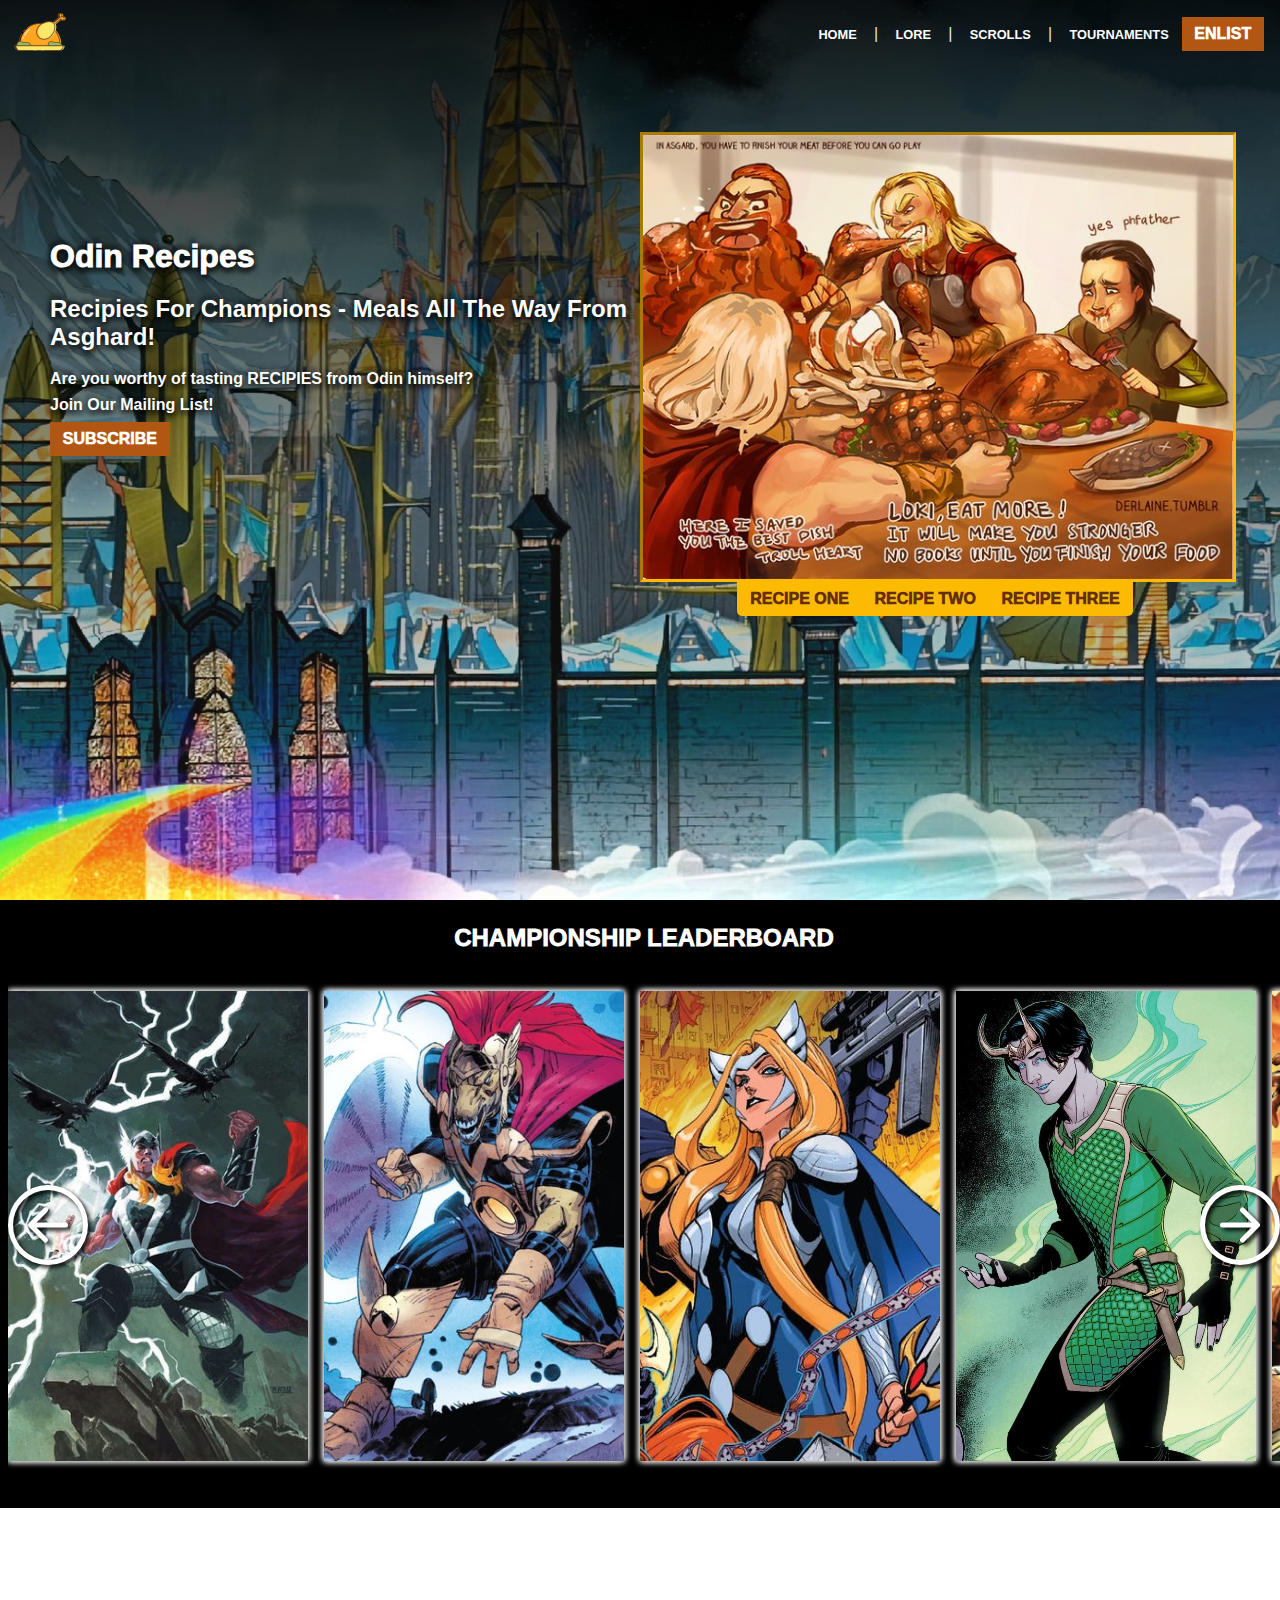
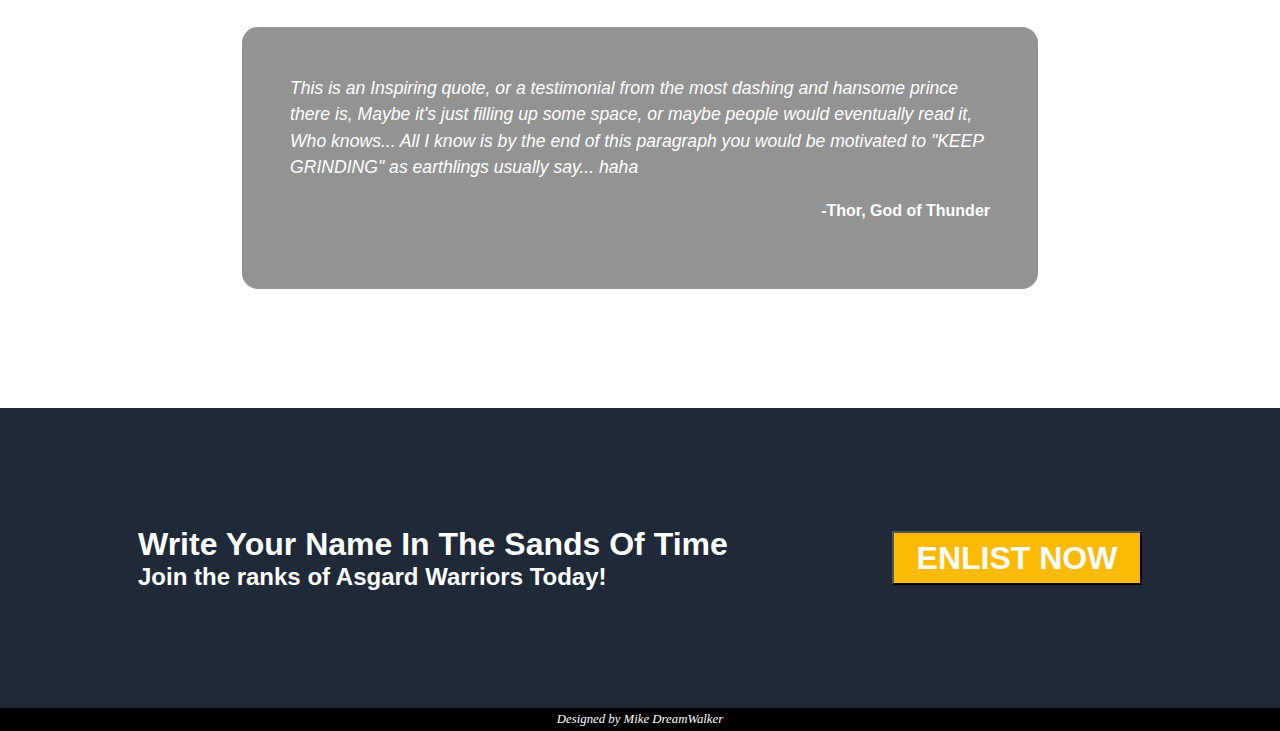
==== index.html @ bfca7125 "Fixed issue of Images and Css not Linking" ====
<!DOCTYPE html>
<html lang="en">
<head>
    <meta charset="UTF-8">
    <meta http-equiv="X-UA-Compatible" content="IE=edge">
    <meta name="viewport" content="width=device-width, initial-scale=1.0">
    <title>Recipies Book</title>
    <link rel="stylesheet" href="./css/style.css">
    <link rel="stylesheet" href="https://fonts.googleapis.com/css2?family=Material+Symbols+Outlined:opsz,wght,FILL,GRAD@48,400,0,0" />
    
</head>
<body>
  <div class="background">
    <div class="container">
        <div class="nav-body">
            <div class="logo">
                <img src="./images/roast-chicken.png">
            </div>

            <nav class="nav-header">
                <div class="dropdown">
                    <button class="menu-button">
                    <span class="material-symbols-outlined">menu</span>
                    </button>
                    <div class="dropdown-content">
                        <a href="#">Home</a>
                        <a href="#">About</a>
                        <a href="#">Lore</a>
                        <a href="#">Tournaments</a>
                    </div>
                </div>
                <div class="nav-links">
                <a href="#body-content">HOME</a> |
                <a href="">LORE</a> |
                <a href="">SCROLLS</a> |
                <a href="">TOURNAMENTS</a>
                </div>
                <button class="nav-button">ENLIST</button>
            </nav>
            </div>
        <div class="body-content">    
            <div class="left-side">
                <div class="section-1">
                    <div class="section-1-text">
                        <h1 class="title">Odin Recipes</h1>
                        <h2>Recipies For Champions - Meals All The Way From Asghard!</h2>
                        <h4>Are you worthy of tasting RECIPIES from Odin himself?</h4>
                        <h4>Join Our Mailing List!</h4>
                        <button class="nav-button-2">SUBSCRIBE</button>
                    </div>
                </div>
            </div>

            <div class="right-side">
                <div class="section-2">
                <div id="default_image" class="tarvern_img"></div>
                <div id="glazed_chicken">
                    <h1>Honey Glazed Chicken</h1>
                </div>  
                <div id="rice_chicken">
                    <h1>Arroz Con Pollo (Chicken and Rice)</h1>
                </div>  
                <div id="pork">
                    <h1>Air Fried Pork Chops</h1>
                </div>                   
                </div>    

                <div class="homepage-lists">
                <ul class="homepage-links">
                    <button class="button-radiusL"><li><a id="b-one" href="./recipies/honey-glazed-chicken.html"> RECIPE ONE </a></li></button>
                    <button ><li><a id="b-two" class="glazed-chicken-link" href="./recipies/chicken-and-rice.html">RECIPE TWO</a></li></button>
                    <button class="button-radiusR"><li><a id="b-three" href="./recipies/Pork-Chops.html">RECIPE THREE</a></li></button>
                </ul>
                </div>
            </div>
    </div>  
  </div>  
</div>

<div class="body-section-2"> 
    <div class="section-title">
        <h2>CHAMPIONSHIP LEADERBOARD</h2>
    </div> 
        <div class="scroll-div">
            <div class="scroll-button">
                <button id="left-arrow" class="icon">
                    <svg id="scroll-button-1" xmlns="http://www.w3.org/2000/svg" width="80" 
                    height="80" fill="currentColor" class="bi bi-arrow-left-circle" 
                    viewBox="0 0 16 16"> <path fill-rule="evenodd" 
                    d="M1 8a7 7 0 1 0 14 0A7 7 0 0 0 1 8zm15 0A8 8 0 
                    1 1 0 8a8 8 0 0 1 16 0zm-4.5-.5a.5.5 0 0 1 0 1H5.707l2.147 
                    2.146a.5.5 0 0 1-.708.708l-3-3a.5.5 0 0 1 0-.708l3-3a.5.5 0 1 1 
                    .708.708L5.707 7.5H11.5z"/> </svg>
                </button>
            </div>             
            <div id="scroller" class="asgard-heroes">
        
                    <div class ="heroes" id="thor">
                        <div class="img"></div>
                    </div>
                    <div class ="heroes" id="volstagg">
                        <div class="img"></div>
                    </div>
                    <div class ="heroes" id="brunnhilde">
                        <div class="img"></div>
                    </div>
                    <div class ="heroes" id="loki">
                        <div class="img"></div>
                    </div>
                    <div class ="heroes" id="Beta_Ray_Bill">
                        <div class="img"></div>
                    </div>   
                    <div class ="heroes" id="lady_sif">
                        <div class="img"></div>
                    </div>           
          </div>
          <div id="right-arrow"> 
            <button id="right-button" class="icon">
            <svg xmlns="http://www.w3.org/2000/svg" width="80" height="80" 
            fill="currentColor" class="bi bi-arrow-right-circle" 
            viewBox="0 0 16 16"> <path fill-rule="evenodd" 
            d="M1 8a7 7 0 1 0 14 0A7 7 0 0 0 1 8zm15 0A8 8 0 1 1 0 8a8 8 0 0 1 16 
            0zM4.5 7.5a.5.5 0 0 0 0 1h5.793l-2.147 2.146a.5.5 0 0 0 
            .708.708l3-3a.5.5 0 0 0 0-.708l-3-3a.5.5 0 1 0-.708.708L10.293 7.5H4.5z"/> 
            </svg>
          </button></div>   
    </div>
</div>

<div class ="body-section-3">

    <div class="section-3-content">

        <p>This is an Inspiring quote, or a testimonial from the most dashing and hansome prince there is,
            Maybe it's just filling up some space, or maybe people would eventually read it,
            Who knows... All I know is by the end of this paragraph you would be motivated to
            "KEEP GRINDING" as earthlings usually say... haha
        </p>
        <h4>-Thor, God of Thunder</h4>       
    </div>
</div>

<div class="body-section-4">
    <div class="section-4-content">
        <div class="left-panel">
        <h1>Write Your Name In The Sands Of Time</h1>
        <h2>Join the ranks of Asgard Warriors Today!</h2>
        </div>

        <div class="right-panel">
            <button class="enlist-btn">ENLIST NOW</button>
        </div>

    </div>
</div>

<div>
    <footer>Designed by Mike DreamWalker</footer>
</div>


<script src="script.js"></script>


</body>

</html>
---- css/style.css ----
#img-thumbnail{
    width: 200px;
    height: 200px;
}

#table-content{
    max-width: 200px;
}

#description_2{
    max-width: 600px;
}

#description_3{
    max-width: 750px;
}

td, th{
    vertical-align: top;
}

table{
   
    border-spacing: 25px 5px;
    table-layout: auto;
    
}

html, body{
    margin: 0px;
    height: 100%;
    width: 100%;
    
    
}

html{
    scrollbar-color: white black;
    scrollbar-width: 2em;
}


.background{   
    /* 
        you can change this later on in a seperate media query 
    */
    min-height: 700px;
    height: inherit;
    font-family: Verdana, Geneva, Tahoma, sans-serif;  
    width: 100%;
    
    
    
    background: linear-gradient(0deg, rgba(252, 249, 249, 0.068), rgba(0, 0, 0, 0.918)), url(../images/asgard_cover.jpeg) no-repeat center center fixed; 
  -webkit-background-size: cover;
  -moz-background-size: cover;
  -o-background-size: cover;
  background-size: cover;
}

.logo{
    padding-left: 0.5em;
}

ul{
    list-style: none;
    padding-left: 0px;
    
}

.section-1{
    margin-bottom: 70px;
}

.section-1-text{
   
   color: white;   
   text-shadow: 2px 4px 5px rgba(3, 3, 3, 0.6), -2px -4px 5px rgba(3, 3, 3, 0.6),
                -2px 4px 5px rgba(3, 3, 3, 0.6);   
}

a:link{
    text-decoration: none;
}

.section-1-text > h1, .section-1-text > h3, .section-1-text > h4{
    margin-bottom: 0.5em;
    margin-top: 0em;
    
}

.section-1-text > .title{
    font-weight: 1000;
}

.section-2{
    display: flex;
    flex-direction: column;
    height: 100%;
    width: 100%;
    border-style: inset;
    border-color: #fcba03;
}

.section-2 h1{
    background-color: #A87C02;
    color: #642e08;
    text-align: center;
    margin: 0px;
    font-weight: 900;
    min-width: 100px;
}

.body-content{
    display: flex;   
     height: 100px;
    min-height: 500px;   
    padding-top: 2em; 
}

.container{
    
    height: 100%;
    
    max-height: 100%;  
    width: 100%;  
}

.left-side, .right-side{
    flex-basis: 100%;  
    min-width: 400px;  
    min-height: 400px;
}

.left-side{
    padding-left: 50px;
    display: flex;
    align-items: center;
}

.right-side{
    padding-right: 50px;
    display: flex;
    flex-direction: column;
    gap: 0em;
}

.homepage-lists{
    display: flex;
    align-items: flex-end;
    justify-content: center;
}

.tarvern_img{
    
    background-image: url("../images/The_tavern.jpg");
    
    background-repeat: no-repeat;
    background-size: 100% 100%;
    height: 100%;    
}

#glazed_chicken{
    background: linear-gradient(0deg, rgba(252, 249, 249, 0.068), rgba(0, 0, 0, 0.918)), url("../images/glazedChicken_1.png");    
    background-repeat: no-repeat;
    background-size: 100% 100%;
    height: 100%;            
    display: none;
}



#rice_chicken{
    background: linear-gradient(0deg, rgba(252, 249, 249, 0.068), rgba(0, 0, 0, 0.918)), url("../images/ready-chickenrice.png");  
    background-repeat: no-repeat;
    background-size: 100% 100%;
    height: 100%;            
    display: none;
}

#pork{
    background: linear-gradient(0deg, rgba(252, 249, 249, 0.068), rgba(0, 0, 0, 0.918)), url("../images/pork.jpg");  
    background-repeat: no-repeat;
    background-size: 100% 100%;
    height: 100%;            
    display: none;
}


.homepage-links{
    display: flex;    
    margin-top: 0px;
}

.homepage-links button{
    background-color: #FCBA03;
    
}

.homepage-links a{
    color: #642e08;
}

.homepage-links .button-radiusL{
    border-bottom-left-radius: 5px;    
}

.homepage-links .button-radiusR{
    border-bottom-right-radius: 5px;
}

.homepage-links a:hover{
    color: #e2670f;
}

.nav-body {
    display: flex;
    justify-content: space-between;    
    align-items: center;
    margin-bottom: 2em;
}

.nav-button-2{
    font-size: 1.5rem;
}

.nav-body img{
    width: 64px;
    height: auto;
}

.nav-header {
    color: rgb(230, 228, 228);
    padding-right: 1em;
    display: flex;
    align-items: center;
}

.nav-header a{
    color: white;
    font-size: 0.8em;
    padding: 1em;
    font-weight: 900;
}

.nav-header a:hover{
    color: #fcba03;
    
}


.container button{
    color: white;    
    border: none;
    font-size: 1rem;
    font-weight: 1000;
    padding: 0.5em 0.8em;
}

.nav-button-2, .nav-button{
    background-color: #B15613;
}

.nav-button:hover{
   
    box-shadow: 0px 0px 4px #fcba03;
    cursor: pointer;
}

.nav-button-2:hover{
    box-shadow: 0px 0px 4px #fcba03;
    cursor: pointer;
}

.nav-header .dropdown{
    display: none;
}

.nav-header .menu-button{
    display: none;
    padding: 0.1em 0.5em ;
    background-color:#e9ab03;
    
}

.dropdown-content {
    display: none;
    position: absolute;
    background-color:rgba(255, 255, 255, 0.959);
    min-width: 130px;
    
    box-shadow: 0px 8px 16px 0px rgba(248, 183, 6, 0.836);
    z-index: 1;
  }

.dropdown-content a {
    color: rgb(5, 5, 5);
    padding: 12px 16px;
    text-decoration: none;
    display: block;
  }


@media screen and (max-width: 500px) {
    svg{
        display: none;
    }
}

@media screen and (min-height: 1000px) {

    .background{
        max-height: 500px;
    } 
}

@media screen and (max-width: 350px) {
    .body-content{
        flex-shrink: 0;
        min-width: 350px;
        
    }

    .container{
        flex-shrink: 0;
        min-width: 350px;
    }

    .background{
        flex-shrink: 0;
        min-width: 350px;
    }

    .nav-body{
        flex-shrink: 0;
        min-width: 350px;
    }

    body{
        min-width: 350px;
    }
}

@media screen and (max-width: 875px){
    .body-content{
        flex-direction: column;
        height: 100%;
        
        min-height: 700px;
        gap: 0em;
    }

    .nav-header .dropdown{
        position: relative;
        display: inline-block;
    }

    .dropdown-content a:hover {
        background-color:rgb(233,171,3);
        color: rgb(255, 255, 255);
        
    
    }

    .dropdown:hover .dropdown-content {
        display: block;
        }

    .dropdown:hover .dropbtn {
        background-color: #3e8e41;
        }

    .background{
        min-height: 900px;
    }
    .container{
        min-height: 100%;
    }

    .left-side, .right-side{
        padding: 0px 10px 0px 10px;
        flex-basis: 300px;
        height: 100%; 
        max-width: 600px;     
    }

    .left-side{
        margin: 0px;
        flex-shrink: 1;
        min-height: 300px;
        min-width: 300px;
    }

    .right-side{
        min-height: 450px;
        height: auto;
        min-width: 300px;
    }

    .nav-header{
        gap: 0.5em;

    }
    .body, .html{
        font-size: 0.5rem;
    }

    .nav-header .menu-button{
        display: block;
    }

    .nav-header .nav-links{
        
        display: none;
    }
}



.asgard-heroes > *{
    scroll-snap-align: start;
}

.asgard-heroes::-webkit-scrollbar{
    width:0;
}

.scroll-button, #right-arrow{
    display: flex;
    align-items: center;
}

#right-arrow .icon{
    padding: 0em;
    background: none;
    border: none;
    position: absolute;  
    z-index: 5; 
    right: 0;  
    color: white;
    cursor: pointer;
    
}

.scroll-button .icon{
    padding: 0em;
    border: none;
    position: absolute;
    background: none;
    color: white;
    cursor: pointer;
    z-index: 5;
    
}

#scroll-button-1{
    pointer-events:none;
}

.icon{
    filter: drop-shadow(3px 3px 2px rgba(0, 0, 0, 0.925));  
}

.icon:hover{
    filter: drop-shadow(3px 3px 2px rgba(238, 236, 236, 0.925));
}


.asgard-heroes .heroes{
    min-width: 300px;
    height: 470px;
    box-shadow: 2px 2px 5px rgba(247, 245, 245, 0.6), -2px -2px 5px rgba(252, 252, 252, 0.6),
    -2px 2px 5px rgba(255, 255, 255, 0.6), 2px -2px 5px rgba(255, 255, 255, 0.6);
}

.body-section-2{
    
    min-height: 560px;
    background-color: black;
    padding-bottom: 2em;
    padding-left:0.5em;
}

.scroll-div{
    width: auto;
    height: auto;
    max-height: 550px;
    display: flex;
    align-items: center;    
    justify-content: space-between;    
}


.asgard-heroes{    
    display: flex;
    gap: 1em; 
    flex-wrap: nowrap;
    min-height: 500px; 
    overflow: auto;
    align-items: center;
    scrollbar-width: none;
    position: relative;
    -webkit-overflow-scrolling: touch;
    scroll-snap-type: inline mandatory;  
    scroll-behavior: smooth;
}

.scroll-div::-webkit-scrollbar{
 width:0;
}

.scroll-cover{
    position: relative;
    overflow: auto;
}

.heroes{
    overflow: hidden;
}



#thor > .img{
    background-image: url("../images/Thor.jpg");
    
    background-repeat: no-repeat;
    background-size: 100% 100%;
    height: 100%;  
}

#volstagg > .img{
    background-image: url("../images/Beta_Ray_Bill.jpg");
    
    background-repeat: no-repeat;
    background-size: 100% 100%;
    height: 100%; 
}

#brunnhilde > .img{
    background-image: url("../images/Brunnhilde.jpg");    
    background-repeat: no-repeat;
    background-size: 100% 100%;
    height: 100%; 
}

#loki > .img{
    background-image: url("../images/Kid-Loki.jpg");    
    background-repeat: no-repeat;
    background-size: 100% 100%;
    height: 100%; 
}

#Beta_Ray_Bill > .img{
    background-image: url("../images/Volstagg.jpg");    
    background-repeat: no-repeat;
    background-size: 100% 100%;
    height: 100%; 
}

#lady_sif > .img{
    background-image: url("../images/LadySif.jpg");    
    background-repeat: no-repeat;
    background-size: 100% 100%;
    height: 100%; 
}

.section-title > h2{
    text-align: center;
    
    margin: 0px;
    color: white;
    font-family: Verdana, Geneva, Tahoma, sans-serif;  
    font-weight: 1000;
    padding: 1em;
}



/* Section three of page*/

.body-section-3{

    min-height: 500px;
    min-width: 300px;
    font-family: Verdana, Geneva, Tahoma, sans-serif;  
    width: 100%;   
    align-items: center;
    justify-content: center;
    display: flex;

    background: url(../images/thunder-light.jpeg) no-repeat center center fixed; 
  -webkit-background-size: cover;
  -moz-background-size: cover;
  -o-background-size: cover;
  background-size: cover;
}

.section-3-content{
    display: flex;
    flex-direction: column;
    align-items: center;
    justify-content: center;
    border-radius: 1em;
    padding: 3em;
    min-width: 250px;
    max-width: 700px;
    background-color: rgba(0, 0, 0, 0.425);
}

.body-section-3 h4{
    align-self: flex-end;
    color: white;
}

.body-section-3 p{
    margin: 0;
    font-size: 1.1em;
    font-style: italic;
    color: white;  
    line-height: 1.5em;  
    
}

.body-section-4{
    background-color: rgb(31,41,55);
    min-height: 300px;
    display: flex;
    align-items: center;
    justify-content: center;

}

.section-4-content{
    border-radius: 1em;
    min-height: 200px;
    width: 90%;
    display: flex;
    padding-left: 1.5em;
    padding-right: 1.5em;
    justify-content: space-around;    
    gap: 1em;
    font-family: Verdana, Geneva, Tahoma, sans-serif; 
    min-width: 300px;
    flex-shrink: 3;
    align-items: center;
    gap: 1em;
    background: url(../images/nightsky.jpeg)no-repeat center center fixed; 
    
  -webkit-background-size: cover;
  -moz-background-size: cover;
  -o-background-size: cover;
  background-size: cover;
}

.section-4-content .left-panel{
    min-width: 590px;
}

@media screen and (max-width:550px) {
    .body-section-4 > .section-4-content h1{
        font-size: 1.3em;
    }
    
    .body-section-4 > .section-4-content h2{
        font-size: 0.9em;
    }

}

@media screen and (max-width:950px) {
    .section-4-content{
        flex-direction: column;
        justify-content: center;
    }

    .body-section-4 h1{
        font-size: 1.6em;
        text-align: center;
    }
    
    .body-section-4 h2{
        font-size: 1.1em;
        text-align: center;
    }

    .section-4-content .left-panel {
        min-width: 250px;
    }

    .right-panel .enlist-btn{
        font-size: 1.3em;
    }

    .body-section-3 p{
        font-size: 0.9em;
    }
}

.body-section-4 h1{
    margin: 0;
    color: white;
}

.body-section-4 h2{
    margin: 0;
    color: white;
}

.enlist-btn{
    min-width: 200px;
    width: 250px;
    font-size: 2em;
    padding: 0.2em 0.5em;
    font-weight: 900;
    background-color: #FCBA03;
    color: white;
}

div > footer{
    color: white;
    background-color: black;
    text-align: center;
    padding: 0.3em;
    font-style: oblique;
    font-size: 0.8em;
}
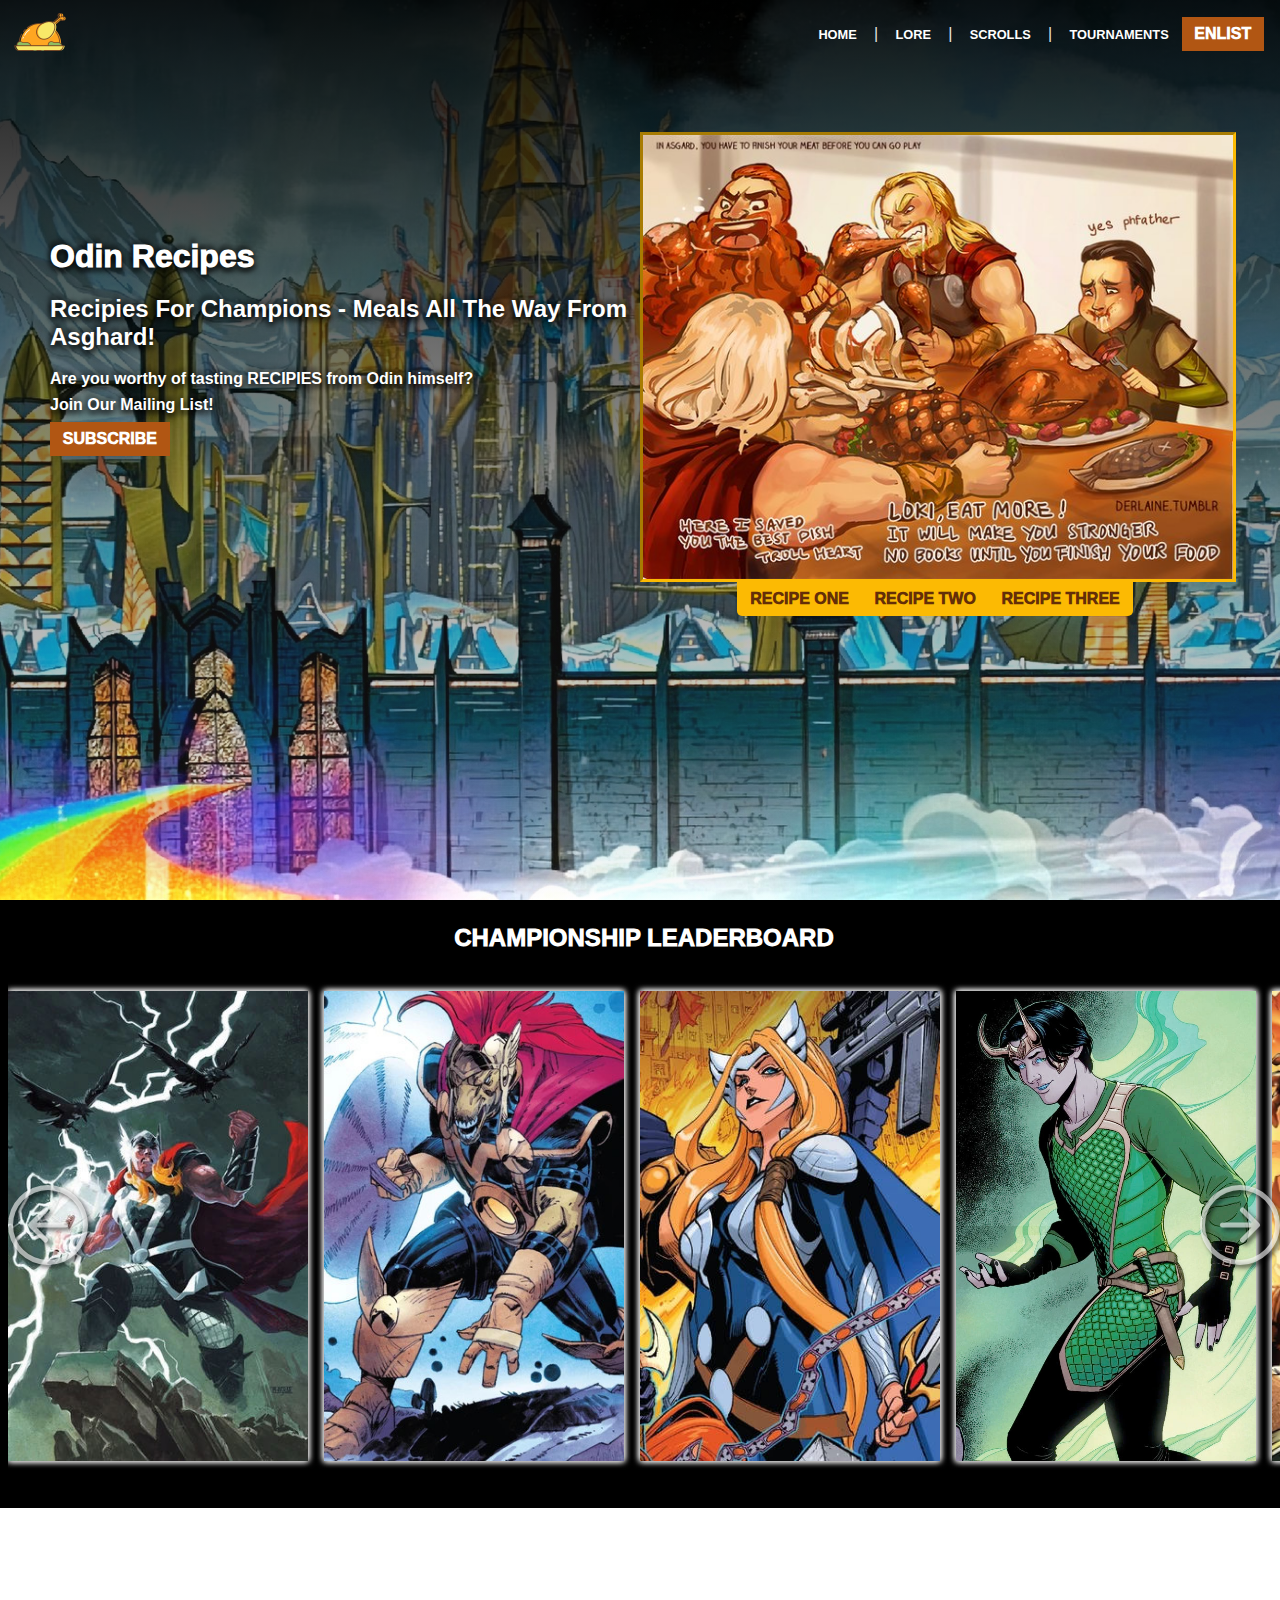
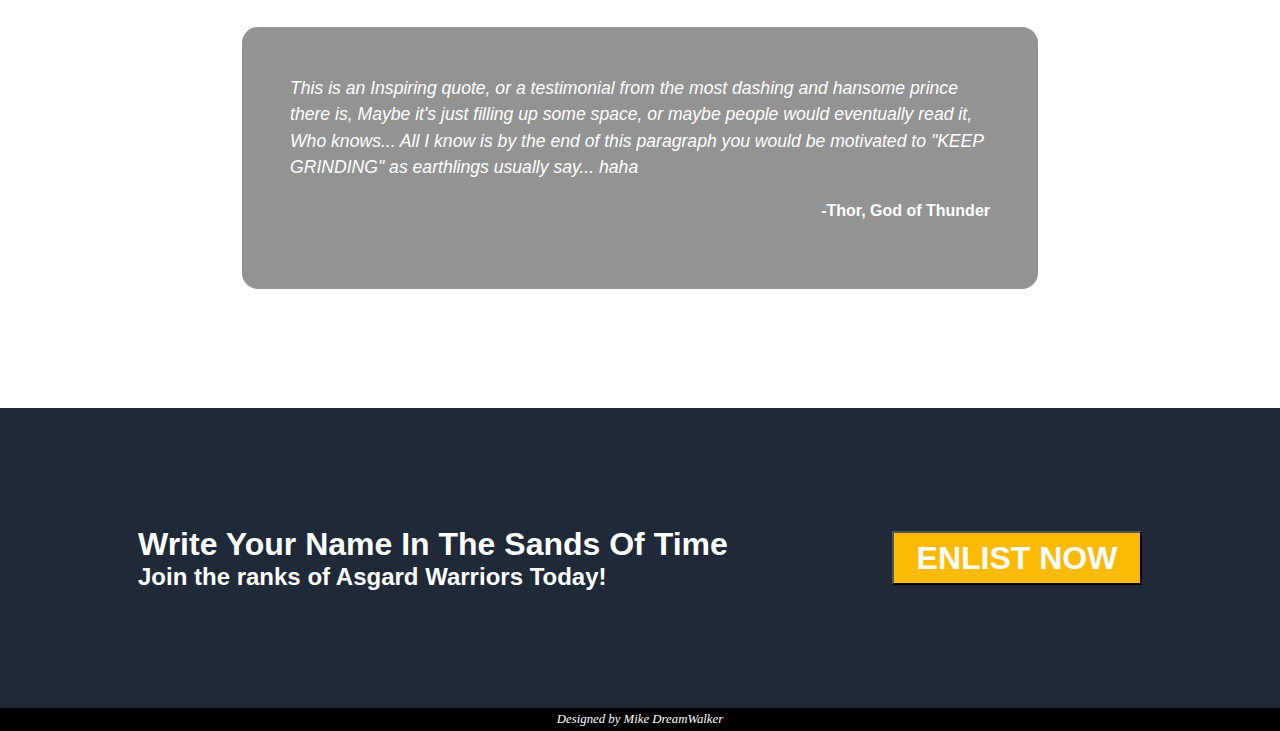
==== commit 4ad0d47f: "added image pre-downloader to landing page" ====
--- a/index.html
+++ b/index.html
@@ -7,7 +7,9 @@
     <title>Recipies Book</title>
     <link rel="stylesheet" href="./css/style.css">
     <link rel="stylesheet" href="https://fonts.googleapis.com/css2?family=Material+Symbols+Outlined:opsz,wght,FILL,GRAD@48,400,0,0" />
-    
+    <link rel="preload" as="image" href="./recipies/honey-glazed-chicken.html">
+    <link rel="preload" as="image" href="./recipies/chicken-and-rice.html">
+    <link rel="preload" as="image" href="./recipies/Pork-Chops.html">
 </head>
 <body>
   <div class="background">
@@ -158,7 +160,7 @@
     <footer>Designed by Mike DreamWalker</footer>
 </div>
 
-
+<div id="loader" class="center"></div>
 <script src="script.js"></script>
 
 
--- a/css/style.css
+++ b/css/style.css
@@ -437,7 +437,7 @@
     position: absolute;  
     z-index: 5; 
     right: 0;  
-    color: white;
+    color: rgba(255, 255, 255, 0.6);
     cursor: pointer;
     
 }
@@ -447,7 +447,7 @@
     border: none;
     position: absolute;
     background: none;
-    color: white;
+    color: rgba(255, 255, 255, 0.6);
     cursor: pointer;
     z-index: 5;
     
@@ -462,7 +462,7 @@
 }
 
 .icon:hover{
-    filter: drop-shadow(3px 3px 2px rgba(238, 236, 236, 0.925));
+    filter: drop-shadow(3px 3px 2px rgb(255, 255, 255));
 }
 
 
@@ -723,4 +723,28 @@
     padding: 0.3em;
     font-style: oblique;
     font-size: 0.8em;
+}
+
+#loader {
+    border: 12px solid #f3f3f3;
+    border-radius: 50%;
+    border-top: 12px solid #444444;
+    width: 70px;
+    height: 70px;
+    animation: spin 1s linear infinite;
+}
+  
+@keyframes spin {
+    100% {
+        transform: rotate(360deg);
+    }
+}
+  
+.center {
+    position: absolute;
+    top: 0;
+    bottom: 0;
+    left: 0;
+    right: 0;
+    margin: auto;
 }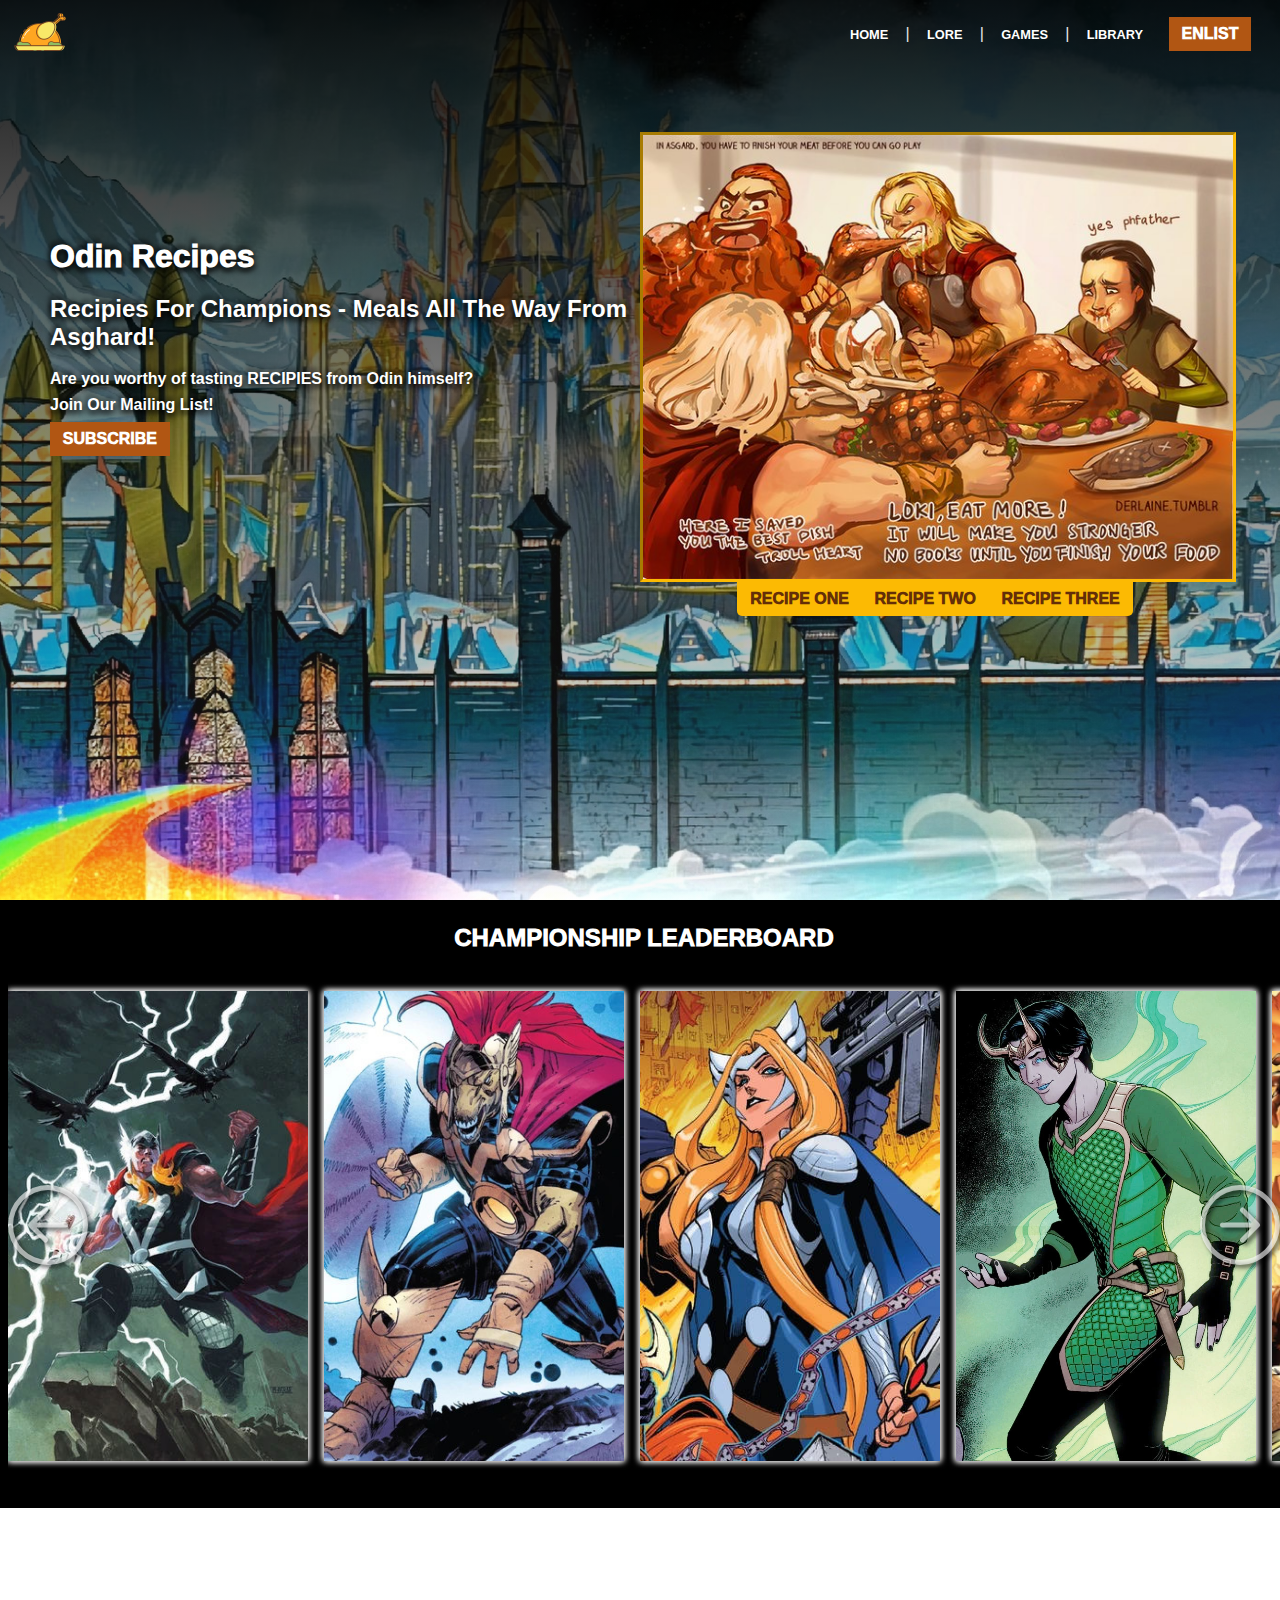
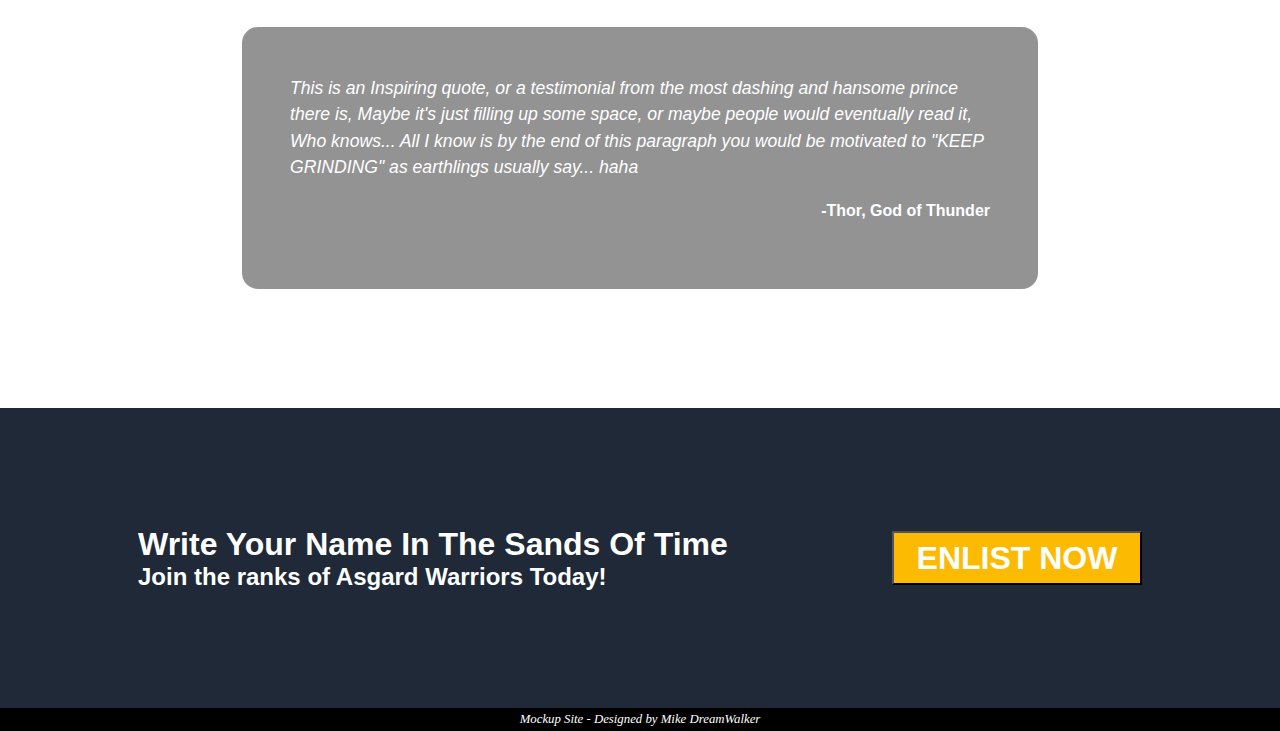
==== commit 5ed9a221: "add form page complete layout with medias" ====
--- a/index.html
+++ b/index.html
@@ -7,16 +7,16 @@
     <title>Recipies Book</title>
     <link rel="stylesheet" href="./css/style.css">
     <link rel="stylesheet" href="https://fonts.googleapis.com/css2?family=Material+Symbols+Outlined:opsz,wght,FILL,GRAD@48,400,0,0" />
-    <link rel="preload" as="image" href="./recipies/honey-glazed-chicken.html">
-    <link rel="preload" as="image" href="./recipies/chicken-and-rice.html">
-    <link rel="preload" as="image" href="./recipies/Pork-Chops.html">
+    <link rel="preload" href="./recipies/honey-glazed-chicken.html" as="image">
+    <link rel="preload" href="./recipies/chicken-and-rice.html" as="image">
+    <link rel="preload"  href="./recipies/Pork-Chops.html" as="image">
 </head>
 <body>
   <div class="background">
     <div class="container">
         <div class="nav-body">
             <div class="logo">
-                <img src="./images/roast-chicken.png">
+                <a href="ind"><img src="./images/roast-chicken.png"></a>
             </div>
 
             <nav class="nav-header">
@@ -25,7 +25,7 @@
                     <span class="material-symbols-outlined">menu</span>
                     </button>
                     <div class="dropdown-content">
-                        <a href="#">Home</a>
+                        <a href="index.html">Home</a>
                         <a href="#">About</a>
                         <a href="#">Lore</a>
                         <a href="#">Tournaments</a>
@@ -33,11 +33,11 @@
                 </div>
                 <div class="nav-links">
                 <a href="#body-content">HOME</a> |
-                <a href="">LORE</a> |
-                <a href="">SCROLLS</a> |
-                <a href="">TOURNAMENTS</a>
+                <a href="">LORE</a> |                
+                <a href="">GAMES</a> |
+                <a href="">LIBRARY</a>
                 </div>
-                <button class="nav-button">ENLIST</button>
+                <a href="./pages/enlist-form.html"><button class="nav-button">ENLIST</button></a>
             </nav>
             </div>
         <div class="body-content">    
@@ -157,11 +157,11 @@
 </div>
 
 <div>
-    <footer>Designed by Mike DreamWalker</footer>
+    <footer>Mockup Site - Designed by Mike DreamWalker</footer>
 </div>
 
 <div id="loader" class="center"></div>
-<script src="script.js"></script>
+<script src="./scripts/script.js"></script>
 
 
 </body>
--- a/css/style.css
+++ b/css/style.css
@@ -158,6 +158,7 @@
     background-repeat: no-repeat;
     background-size: 100% 100%;
     height: 100%;    
+    z-index: 4;
 }
 
 #glazed_chicken{
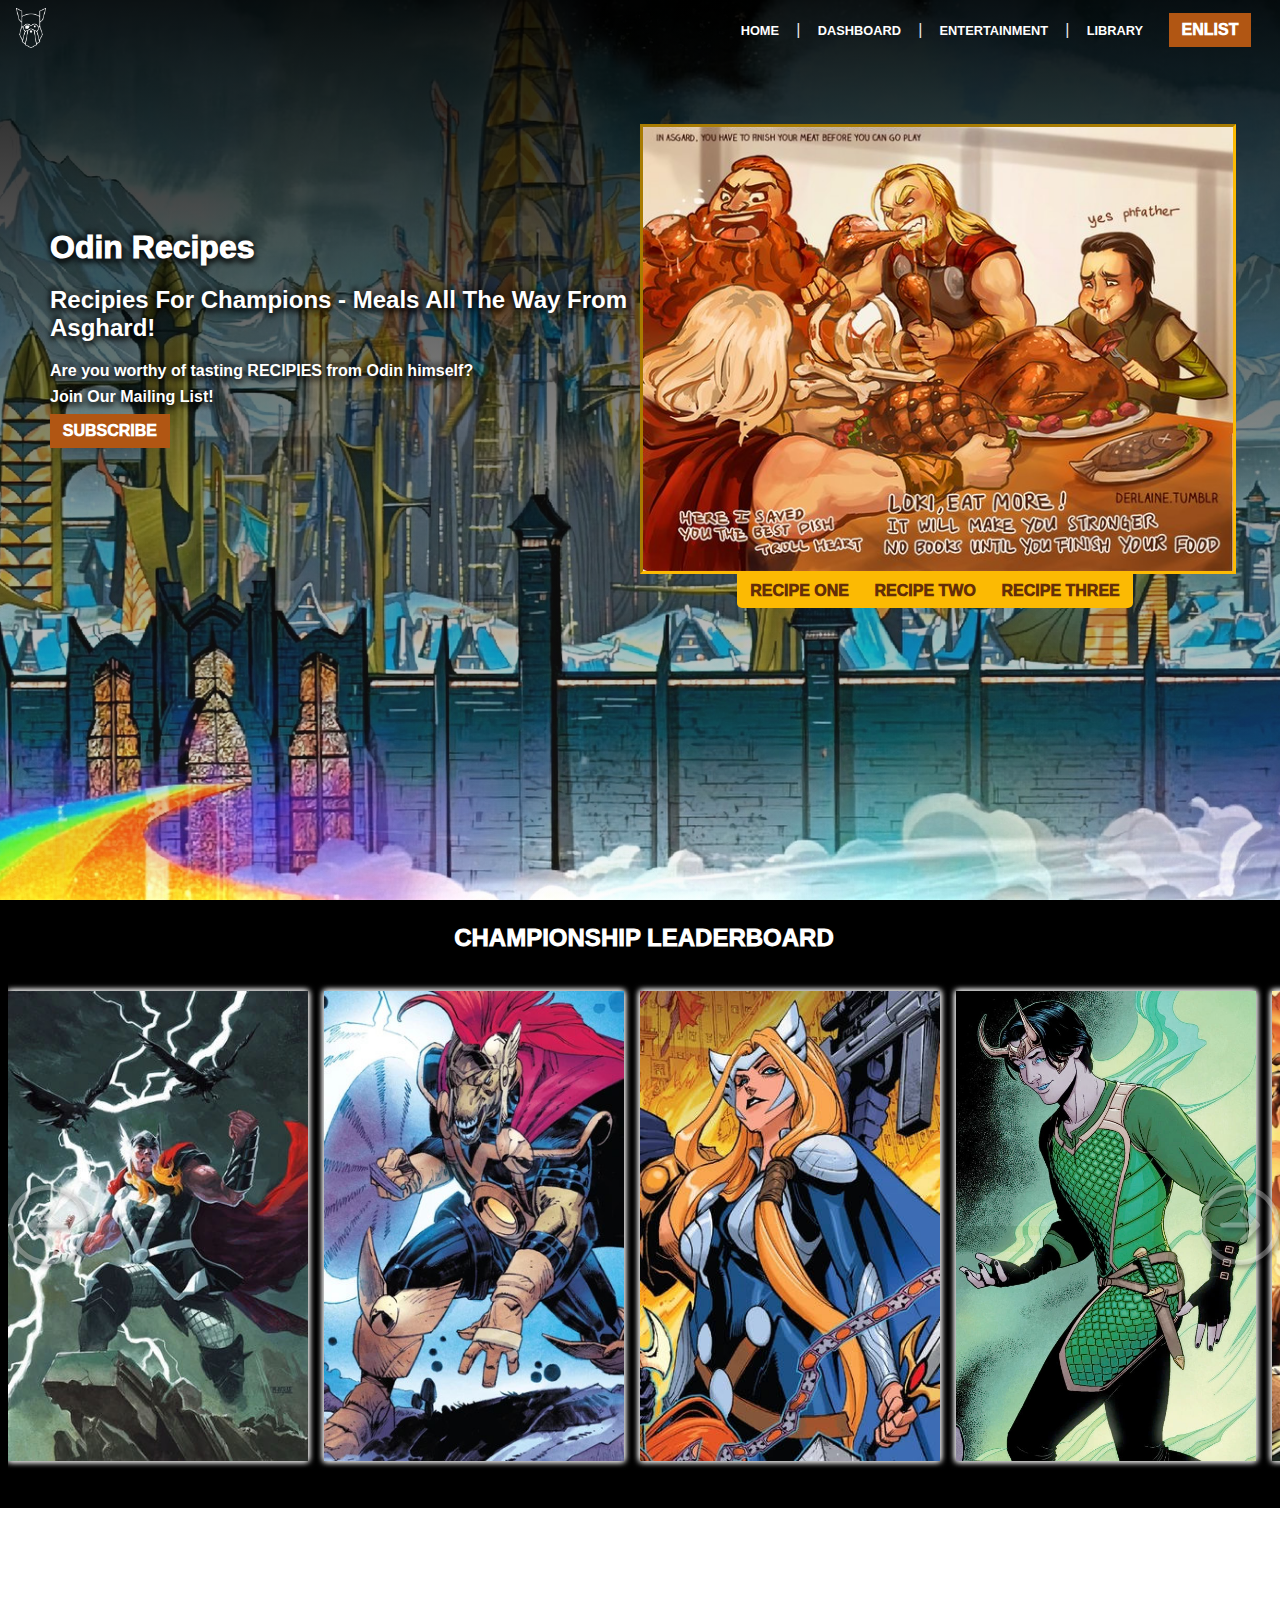
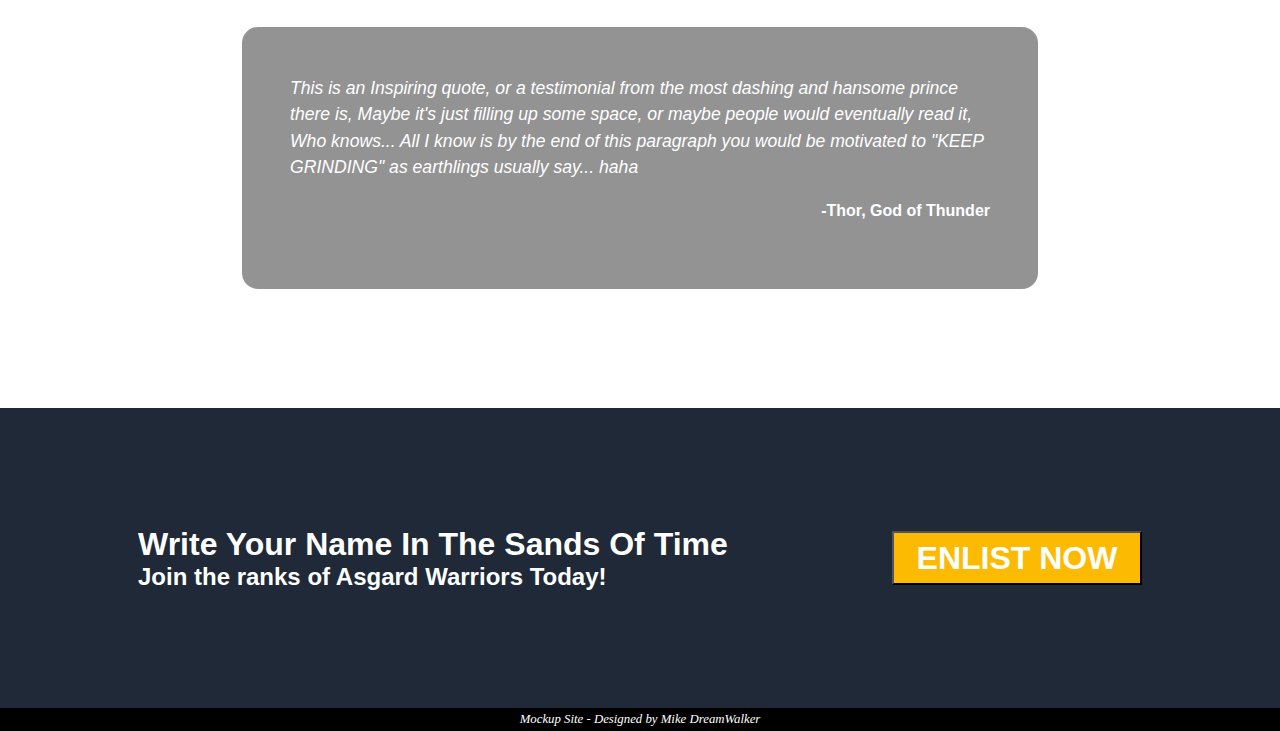
==== commit 4893ff94: "finished Library website" ====
--- a/index.html
+++ b/index.html
@@ -1,169 +1,214 @@
 <!DOCTYPE html>
 <html lang="en">
-<head>
-    <meta charset="UTF-8">
-    <meta http-equiv="X-UA-Compatible" content="IE=edge">
-    <meta name="viewport" content="width=device-width, initial-scale=1.0">
+  <head>
+    <meta charset="UTF-8" />
+    <meta http-equiv="X-UA-Compatible" content="IE=edge" />
+    <meta name="viewport" content="width=device-width, initial-scale=1.0" />
     <title>Recipies Book</title>
-    <link rel="stylesheet" href="./css/style.css">
-    <link rel="stylesheet" href="https://fonts.googleapis.com/css2?family=Material+Symbols+Outlined:opsz,wght,FILL,GRAD@48,400,0,0" />
-    <link rel="preload" href="./recipies/honey-glazed-chicken.html" as="image">
-    <link rel="preload" href="./recipies/chicken-and-rice.html" as="image">
-    <link rel="preload"  href="./recipies/Pork-Chops.html" as="image">
-</head>
-<body>
-  <div class="background">
-    <div class="container">
+    <link rel="stylesheet" href="./css/style.css" />
+    <link
+      rel="stylesheet"
+      href="https://fonts.googleapis.com/css2?family=Material+Symbols+Outlined:opsz,wght,FILL,GRAD@48,400,0,0"
+    />
+    <link
+      rel="preload"
+      href="./recipies/honey-glazed-chicken.html"
+      as="image"
+    />
+    <link rel="preload" href="./recipies/chicken-and-rice.html" as="image" />
+    <link rel="preload" href="./recipies/Pork-Chops.html" as="image" />
+  </head>
+  <body>
+    <div class="background">
+      <div class="container">
         <div class="nav-body">
-            <div class="logo">
-                <a href="ind"><img src="./images/roast-chicken.png"></a>
-            </div>
-
-            <nav class="nav-header">
-                <div class="dropdown">
-                    <button class="menu-button">
-                    <span class="material-symbols-outlined">menu</span>
-                    </button>
-                    <div class="dropdown-content">
-                        <a href="index.html">Home</a>
-                        <a href="#">About</a>
-                        <a href="#">Lore</a>
-                        <a href="#">Tournaments</a>
-                    </div>
-                </div>
-                <div class="nav-links">
-                <a href="#body-content">HOME</a> |
-                <a href="">LORE</a> |                
-                <a href="">GAMES</a> |
-                <a href="">LIBRARY</a>
-                </div>
-                <a href="./pages/enlist-form.html"><button class="nav-button">ENLIST</button></a>
-            </nav>
-            </div>
-        <div class="body-content">    
-            <div class="left-side">
-                <div class="section-1">
-                    <div class="section-1-text">
-                        <h1 class="title">Odin Recipes</h1>
-                        <h2>Recipies For Champions - Meals All The Way From Asghard!</h2>
-                        <h4>Are you worthy of tasting RECIPIES from Odin himself?</h4>
-                        <h4>Join Our Mailing List!</h4>
-                        <button class="nav-button-2">SUBSCRIBE</button>
-                    </div>
-                </div>
-            </div>
-
-            <div class="right-side">
-                <div class="section-2">
-                <div id="default_image" class="tarvern_img"></div>
-                <div id="glazed_chicken">
-                    <h1>Honey Glazed Chicken</h1>
-                </div>  
-                <div id="rice_chicken">
-                    <h1>Arroz Con Pollo (Chicken and Rice)</h1>
-                </div>  
-                <div id="pork">
-                    <h1>Air Fried Pork Chops</h1>
-                </div>                   
-                </div>    
-
-                <div class="homepage-lists">
-                <ul class="homepage-links">
-                    <button class="button-radiusL"><li><a id="b-one" href="./recipies/honey-glazed-chicken.html"> RECIPE ONE </a></li></button>
-                    <button ><li><a id="b-two" class="glazed-chicken-link" href="./recipies/chicken-and-rice.html">RECIPE TWO</a></li></button>
-                    <button class="button-radiusR"><li><a id="b-three" href="./recipies/Pork-Chops.html">RECIPE THREE</a></li></button>
-                </ul>
-                </div>
-            </div>
-    </div>  
-  </div>  
-</div>
-
-<div class="body-section-2"> 
-    <div class="section-title">
+          <div class="logo">
+            <a href=""><img src="./images/odin-lined.png" /></a>
+          </div>
+
+          <nav class="nav-header">
+            <div class="dropdown">
+              <button class="menu-button">
+                <span class="material-symbols-outlined">menu</span>
+              </button>
+              <div class="dropdown-content">
+                <a href="index.html">Home</a>
+                <a href="#">About</a>
+                <a href="#">Entertainment</a>
+                <a href="#">Tournaments</a>
+              </div>
+            </div>
+            <div class="nav-links">
+              <a href="#body-content">HOME</a> | <a href="">DASHBOARD</a> |
+              <a href="">ENTERTAINMENT</a> |
+              <a href="">LIBRARY</a>
+            </div>
+            <a href="./pages/enlist-form.html"
+              ><button class="nav-button">ENLIST</button></a
+            >
+          </nav>
+        </div>
+        <div class="body-content">
+          <div class="left-side">
+            <div class="section-1">
+              <div class="section-1-text">
+                <h1 class="title">Odin Recipes</h1>
+                <h2>
+                  Recipies For Champions - Meals All The Way From Asghard!
+                </h2>
+                <h4>Are you worthy of tasting RECIPIES from Odin himself?</h4>
+                <h4>Join Our Mailing List!</h4>
+                <button class="nav-button-2">SUBSCRIBE</button>
+              </div>
+            </div>
+          </div>
+
+          <div class="right-side">
+            <div class="section-2">
+              <div id="default_image" class="tarvern_img"></div>
+              <div id="glazed_chicken">
+                <h1>Honey Glazed Chicken</h1>
+              </div>
+              <div id="rice_chicken">
+                <h1>Arroz Con Pollo (Chicken and Rice)</h1>
+              </div>
+              <div id="pork">
+                <h1>Air Fried Pork Chops</h1>
+              </div>
+            </div>
+
+            <div class="homepage-lists">
+              <ul class="homepage-links">
+                <button class="button-radiusL">
+                  <li>
+                    <a id="b-one" href="./recipies/honey-glazed-chicken.html">
+                      RECIPE ONE
+                    </a>
+                  </li>
+                </button>
+                <button>
+                  <li>
+                    <a
+                      id="b-two"
+                      class="glazed-chicken-link"
+                      href="./recipies/chicken-and-rice.html"
+                      >RECIPE TWO</a
+                    >
+                  </li>
+                </button>
+                <button class="button-radiusR">
+                  <li>
+                    <a id="b-three" href="./recipies/Pork-Chops.html"
+                      >RECIPE THREE</a
+                    >
+                  </li>
+                </button>
+              </ul>
+            </div>
+          </div>
+        </div>
+      </div>
+    </div>
+
+    <div class="body-section-2">
+      <div class="section-title">
         <h2>CHAMPIONSHIP LEADERBOARD</h2>
-    </div> 
-        <div class="scroll-div">
-            <div class="scroll-button">
-                <button id="left-arrow" class="icon">
-                    <svg id="scroll-button-1" xmlns="http://www.w3.org/2000/svg" width="80" 
-                    height="80" fill="currentColor" class="bi bi-arrow-left-circle" 
-                    viewBox="0 0 16 16"> <path fill-rule="evenodd" 
-                    d="M1 8a7 7 0 1 0 14 0A7 7 0 0 0 1 8zm15 0A8 8 0 
+      </div>
+      <div class="scroll-div">
+        <div class="scroll-button">
+          <button id="left-arrow" class="icon">
+            <svg
+              id="scroll-button-1"
+              xmlns="http://www.w3.org/2000/svg"
+              width="80"
+              height="80"
+              fill="currentColor"
+              class="bi bi-arrow-left-circle"
+              viewBox="0 0 16 16"
+            >
+              <path
+                fill-rule="evenodd"
+                d="M1 8a7 7 0 1 0 14 0A7 7 0 0 0 1 8zm15 0A8 8 0 
                     1 1 0 8a8 8 0 0 1 16 0zm-4.5-.5a.5.5 0 0 1 0 1H5.707l2.147 
                     2.146a.5.5 0 0 1-.708.708l-3-3a.5.5 0 0 1 0-.708l3-3a.5.5 0 1 1 
-                    .708.708L5.707 7.5H11.5z"/> </svg>
-                </button>
-            </div>             
-            <div id="scroller" class="asgard-heroes">
-        
-                    <div class ="heroes" id="thor">
-                        <div class="img"></div>
-                    </div>
-                    <div class ="heroes" id="volstagg">
-                        <div class="img"></div>
-                    </div>
-                    <div class ="heroes" id="brunnhilde">
-                        <div class="img"></div>
-                    </div>
-                    <div class ="heroes" id="loki">
-                        <div class="img"></div>
-                    </div>
-                    <div class ="heroes" id="Beta_Ray_Bill">
-                        <div class="img"></div>
-                    </div>   
-                    <div class ="heroes" id="lady_sif">
-                        <div class="img"></div>
-                    </div>           
-          </div>
-          <div id="right-arrow"> 
-            <button id="right-button" class="icon">
-            <svg xmlns="http://www.w3.org/2000/svg" width="80" height="80" 
-            fill="currentColor" class="bi bi-arrow-right-circle" 
-            viewBox="0 0 16 16"> <path fill-rule="evenodd" 
-            d="M1 8a7 7 0 1 0 14 0A7 7 0 0 0 1 8zm15 0A8 8 0 1 1 0 8a8 8 0 0 1 16 
+                    .708.708L5.707 7.5H11.5z"
+              />
+            </svg>
+          </button>
+        </div>
+        <div id="scroller" class="asgard-heroes">
+          <div class="heroes" id="thor">
+            <div class="img"></div>
+          </div>
+          <div class="heroes" id="volstagg">
+            <div class="img"></div>
+          </div>
+          <div class="heroes" id="brunnhilde">
+            <div class="img"></div>
+          </div>
+          <div class="heroes" id="loki">
+            <div class="img"></div>
+          </div>
+          <div class="heroes" id="Beta_Ray_Bill">
+            <div class="img"></div>
+          </div>
+          <div class="heroes" id="lady_sif">
+            <div class="img"></div>
+          </div>
+        </div>
+        <div id="right-arrow">
+          <button id="right-button" class="icon">
+            <svg
+              xmlns="http://www.w3.org/2000/svg"
+              width="80"
+              height="80"
+              fill="currentColor"
+              class="bi bi-arrow-right-circle"
+              viewBox="0 0 16 16"
+            >
+              <path
+                fill-rule="evenodd"
+                d="M1 8a7 7 0 1 0 14 0A7 7 0 0 0 1 8zm15 0A8 8 0 1 1 0 8a8 8 0 0 1 16 
             0zM4.5 7.5a.5.5 0 0 0 0 1h5.793l-2.147 2.146a.5.5 0 0 0 
-            .708.708l3-3a.5.5 0 0 0 0-.708l-3-3a.5.5 0 1 0-.708.708L10.293 7.5H4.5z"/> 
+            .708.708l3-3a.5.5 0 0 0 0-.708l-3-3a.5.5 0 1 0-.708.708L10.293 7.5H4.5z"
+              />
             </svg>
-          </button></div>   
-    </div>
-</div>
-
-<div class ="body-section-3">
-
-    <div class="section-3-content">
-
-        <p>This is an Inspiring quote, or a testimonial from the most dashing and hansome prince there is,
-            Maybe it's just filling up some space, or maybe people would eventually read it,
-            Who knows... All I know is by the end of this paragraph you would be motivated to
-            "KEEP GRINDING" as earthlings usually say... haha
+          </button>
+        </div>
+      </div>
+    </div>
+
+    <div class="body-section-3">
+      <div class="section-3-content">
+        <p>
+          This is an Inspiring quote, or a testimonial from the most dashing and
+          hansome prince there is, Maybe it's just filling up some space, or
+          maybe people would eventually read it, Who knows... All I know is by
+          the end of this paragraph you would be motivated to "KEEP GRINDING" as
+          earthlings usually say... haha
         </p>
-        <h4>-Thor, God of Thunder</h4>       
-    </div>
-</div>
-
-<div class="body-section-4">
-    <div class="section-4-content">
+        <h4>-Thor, God of Thunder</h4>
+      </div>
+    </div>
+
+    <div class="body-section-4">
+      <div class="section-4-content">
         <div class="left-panel">
-        <h1>Write Your Name In The Sands Of Time</h1>
-        <h2>Join the ranks of Asgard Warriors Today!</h2>
+          <h1>Write Your Name In The Sands Of Time</h1>
+          <h2>Join the ranks of Asgard Warriors Today!</h2>
         </div>
 
         <div class="right-panel">
-            <button class="enlist-btn">ENLIST NOW</button>
-        </div>
-
-    </div>
-</div>
-
-<div>
-    <footer>Mockup Site - Designed by Mike DreamWalker</footer>
-</div>
-
-<div id="loader" class="center"></div>
-<script src="./scripts/script.js"></script>
-
-
-</body>
-
-</html>+          <button class="enlist-btn">ENLIST NOW</button>
+        </div>
+      </div>
+    </div>
+
+    <div>
+      <footer>Mockup Site - Designed by Mike DreamWalker</footer>
+    </div>
+
+    <div id="loader" class="center"></div>
+    <script src="./scripts/script.js"></script>
+  </body>
+</html>
--- a/css/style.css
+++ b/css/style.css
@@ -60,6 +60,9 @@
 
 .logo{
     padding-left: 0.5em;
+    display: flex;
+    align-items: center;
+    gap: 4rem;
 }
 
 ul{
@@ -226,8 +229,19 @@
 }
 
 .nav-body img{
-    width: 64px;
+    width: 30px;
     height: auto;
+    margin-left: 0.5rem;
+}
+
+.nav-body img:hover{    
+    width: 30px;
+    height: auto;
+    margin-left: 0.5rem;
+    background-color:#ca5e05 ; /* defines the background color of the image */
+    box-shadow: 2px, 2px, 2px, 12px#e9ab03;
+    mask: url(../images/odin-lined.png) no-repeat center / contain;
+    -webkit-mask: url(../images/odin-lined.png) no-repeat center / contain;
 }
 
 .nav-header {
@@ -306,6 +320,20 @@
     svg{
         display: none;
     }
+    .book-section-title h2 {
+        font-size: 1rem;
+        font-weight: 900;
+    }
+
+    .book-section-title{
+        width: -webkit-fill-available;
+        
+        width: -moz-available;
+    }
+
+    .added-section{
+        justify-items: center;
+    }
 }
 
 @media screen and (min-height: 1000px) {
@@ -320,6 +348,14 @@
         flex-shrink: 0;
         min-width: 350px;
         
+    }
+
+    .section-title h2{
+        font-size: 0.8rem;
+    }
+
+    .page-title{
+        display: none;
     }
 
     .container{
@@ -438,7 +474,7 @@
     position: absolute;  
     z-index: 5; 
     right: 0;  
-    color: rgba(255, 255, 255, 0.6);
+    color: rgba(255, 255, 255, 0.315);
     cursor: pointer;
     
 }
@@ -448,7 +484,7 @@
     border: none;
     position: absolute;
     background: none;
-    color: rgba(255, 255, 255, 0.6);
+    color: rgba(255, 255, 255, 0.322);
     cursor: pointer;
     z-index: 5;
     
@@ -463,7 +499,7 @@
 }
 
 .icon:hover{
-    filter: drop-shadow(3px 3px 2px rgb(255, 255, 255));
+    filter: drop-shadow(0px 0px 2px rgb(255, 255, 255));
 }
 
 
@@ -665,6 +701,7 @@
     .body-section-4 > .section-4-content h2{
         font-size: 0.9em;
     }
+    
 
 }
 
